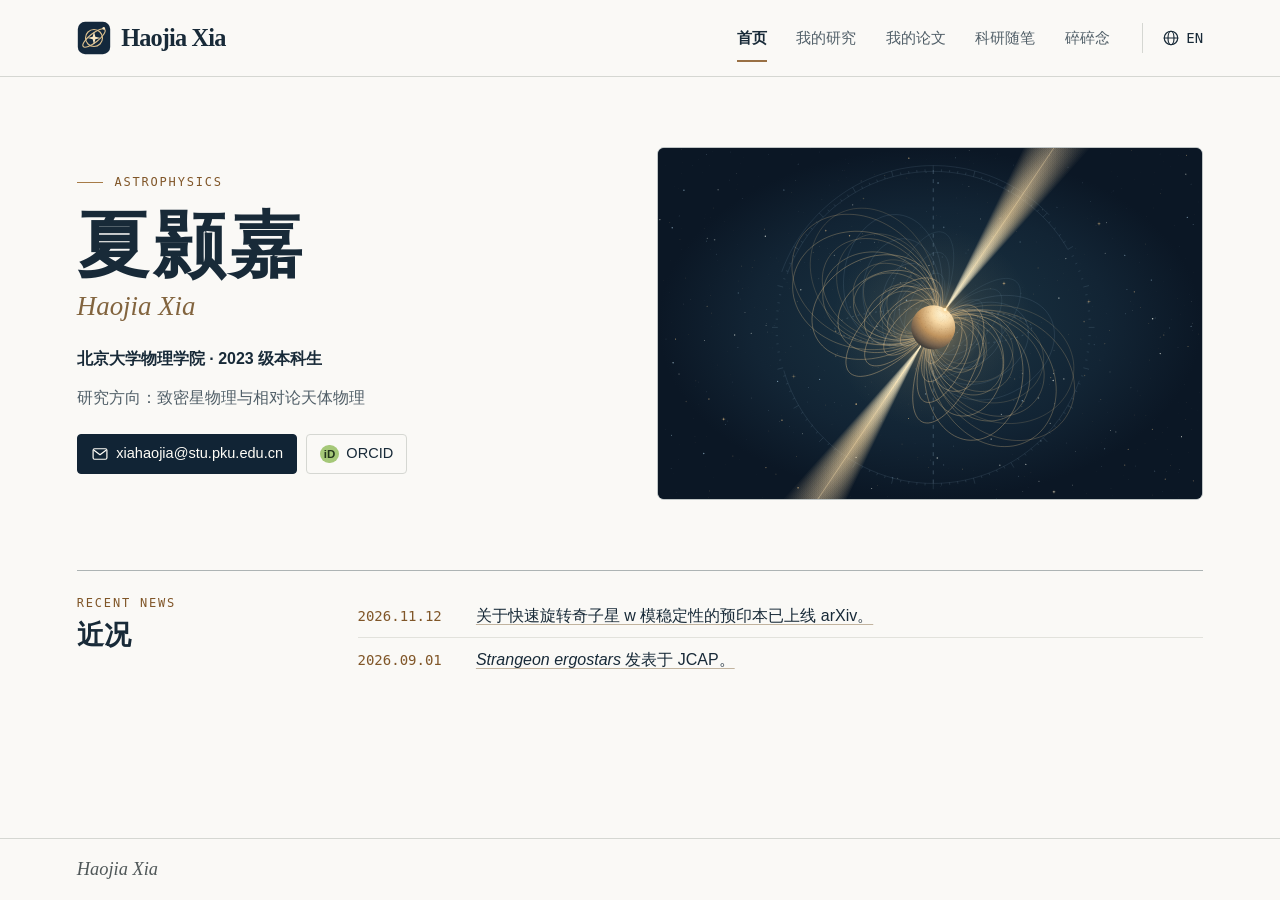
==== index.html @ f42eec55 "Add files via upload" ====
<!doctype html>
<html lang="zh-CN">
<head>
  <meta charset="utf-8">
  <meta name="viewport" content="width=device-width, initial-scale=1">
  <meta name="theme-color" content="#faf9f6">
  <meta name="description" content="夏颢嘉，北京大学物理学院 2023 级本科生，研究致密星物理与相对论天体物理。">
  <title data-en="Home · Haojia Xia">首页 · 夏颢嘉</title>
  <link rel="icon" href="assets/mark.svg" type="image/svg+xml">
  <link rel="stylesheet" href="style.css">
  <script defer src="main.js"></script>
</head>
<body data-page="index">
  <a class="skip" href="#main" data-en="Skip to content">跳到正文</a>
  <header class="site-header">
    <div class="container bar">
      <a class="brand" href="index.html" aria-label="夏颢嘉 · 首页" data-en-aria="Haojia Xia · Home"><img src="assets/mark.svg" width="34" height="34" alt=""><span lang="en">Haojia Xia</span></a>
      <nav aria-label="主导航" data-en-aria="Main navigation">
        <a href="index.html" aria-current="page" data-en="Home">首页</a>
        <a href="research.html" data-en="Research">我的研究</a>
        <a href="publications.html" data-en="Papers">我的论文</a>
        <a href="notes.html" data-en="Notes">科研随笔</a>
        <a href="blog.html" data-en="Blog">碎碎念</a>
      </nav>
      <button id="lang" type="button" hidden aria-label="Switch to English"><svg viewBox="0 0 24 24" class="icon" aria-hidden="true"><circle cx="12" cy="12" r="9"/><ellipse cx="12" cy="12" rx="4" ry="9"/><path d="M3 12h18"/></svg><span>EN</span></button>
    </div>
  </header>
  <main id="main">
<div class="container">
  <section class="profile" id="home" aria-labelledby="profile-name">
    <div class="profile-copy">
      <p class="overline" lang="en">Astrophysics</p>
      <h1 id="profile-name" data-en="Haojia Xia">夏颢嘉</h1>
      <p class="other-name" lang="en" data-en="夏颢嘉">Haojia Xia</p>
      <p class="affiliation" id="education" data-en="School of Physics, Peking University · 2023 undergraduate cohort">北京大学物理学院 · 2023 级本科生</p>
      <p class="bio" data-en="Research interests: compact star physics and relativistic astrophysics.">研究方向：致密星物理与相对论天体物理</p>
      <div class="contact-links">
        <a class="email" href="mailto:xiahaojia@stu.pku.edu.cn"><svg class="icon" viewBox="0 0 24 24" aria-hidden="true"><rect x="2.8" y="5" width="18.4" height="14" rx="2"/><path d="m4 7 8 6 8-6"/></svg>xiahaojia@stu.pku.edu.cn</a>
        <a class="orcid" href="https://orcid.org/0009-0004-9673-7062"><span class="id-icon" aria-hidden="true">iD</span> ORCID</a>
      </div>
    </div>
    <figure class="atlas">
      <img src="assets/magnetic-atlas.svg" width="840" height="540" alt="倾斜的脉冲星磁偶极场模型，两束辐射沿磁极向外延伸。" data-en-alt="A tilted pulsar dipole with two radiation beams emerging at opposite magnetic poles.">
    </figure>
  </section>
  <section class="news" aria-labelledby="news-title">
    <div><p class="overline" lang="en">Recent news</p><h2 id="news-title" data-en="Recent news">近况</h2></div>
    <ul class="news-list">
      <li><time datetime="2026-11-12">2026.11.12</time><p><a href="publications.html#paper-wmode" data-en="Our preprint on w-mode stability in rapidly rotating strangeon stars is now on arXiv.">关于快速旋转奇子星 w 模稳定性的预印本已上线 arXiv。</a></p></li>
      <li><time datetime="2026-09-01">2026.09.01</time><p><a href="publications.html#paper-ergostars"><i lang="en">Strangeon ergostars</i><span data-en=" appeared in JCAP."> 发表于 JCAP。</span></a></p></li>
    </ul>
  </section>
</div>
  </main>
  <footer class="site-footer"><div class="container foot"><span class="signature" lang="en">Haojia Xia</span></div></footer>
</body>
</html>
---- style.css ----
:root {
  color-scheme: light;
  --paper: #faf9f6;
  --surface: #fffefb;
  --ink: #182a38;
  --muted: #515f68;
  --dim: var(--muted);
  --line: #d5d7d2;
  --copper: #805628;
  --navy: #112435;
  --serif: "STIX Two Text", Georgia, "Noto Serif SC", "Songti SC", SimSun, serif;
  --sans: "Inter", "Segoe UI", "PingFang SC", "Microsoft YaHei", sans-serif;
  --mono: "IBM Plex Mono", Consolas, monospace;
}
* { box-sizing: border-box; }
html { scroll-padding-top: 96px; }
body { margin: 0; min-height: 100vh; min-height: 100svh; display: flex; flex-direction: column; background: var(--paper); color: var(--ink); font: 1rem/1.7 var(--sans); }
main { flex: 1; }
h1,h2,h3,p,figure { margin: 0; }
h1,h2,h3 { font-family: var(--serif); }
a { color: inherit; text-underline-offset: .2em; text-decoration-thickness: 1px; }
a:hover { color: var(--copper); }
button { font: inherit; color: inherit; }
a:focus-visible, button:focus-visible, summary:focus-visible { outline: 3px solid #996923; outline-offset: 4px; }
.skip { position: fixed; left: 1rem; top: -5rem; z-index: 10; padding: .4rem .8rem; background: white; }
.skip:focus { top: 1rem; }
.container { width: min(88%, 1192px); margin-inline: auto; }
.site-header { position: sticky; top: 0; z-index: 5; background: var(--paper); border-bottom: 1px solid var(--line); }
.bar,.brand,.bar nav,#lang,.contact-links,.contact-links a,.foot { display: flex; align-items: center; }
.bar { min-height: 76px; gap: clamp(1rem, 2.5vw, 2.5rem); }
.brand { margin-right: auto; gap: .65rem; text-decoration: none; color: var(--ink); font: 600 1.52rem/1 var(--serif); letter-spacing: -.035em; white-space: nowrap; }
.brand img { width: 34px; height: 34px; }
.bar nav { gap: clamp(1.1rem, 2.3vw, 2.15rem); }
.bar nav a { position: relative; padding: 1.55rem 0; font-size: .9375rem; text-decoration: none; color: var(--muted); white-space: nowrap; }
.bar nav a:hover { color: var(--copper); }
.bar nav [aria-current="page"] { color: var(--ink); font-weight: 650; }
.bar nav [aria-current="page"]::after { content: ""; position: absolute; left: 0; right: 0; bottom: .82rem; height: 2px; background: #997044; }
#lang { cursor: pointer; gap: .4rem; padding: .4rem 0 .4rem 1.2rem; border: none; border-left: 1px solid var(--line); background: transparent; font: .875rem var(--mono); }
#lang[hidden] { display: none; }
.icon { display: inline-block; flex-shrink: 0; width: 18px; height: 18px; fill: none; stroke: currentColor; stroke-width: 1.6; stroke-linejoin: round; stroke-linecap: round; }
.profile { display: grid; grid-template-columns: 1fr 1.06fr; gap: clamp(2.5rem,5vw,4.5rem); align-items: center; padding-block: clamp(3.3rem,5.5vw,5.75rem); }
.overline { font: .75rem/1.5 var(--mono); text-transform: uppercase; letter-spacing: .15em; color: var(--copper); }
.profile .overline { display: flex; gap: .73rem; align-items: center; }
.profile .overline::before { content: ""; height: 1px; width: 26px; background: #a67b47; }
.profile h1 { font-size: clamp(3.8rem,5.6vw,5.4rem); letter-spacing: .065em; line-height: 1.18; margin: .8rem 0 0; }
.other-name { font: italic clamp(1.65rem,2.1vw,2.2rem)/1.3 var(--serif); color: #82643e; }
.affiliation { margin: 1.35rem 0 .65rem; font-weight: 650; }
.bio { color: var(--muted); line-height: 1.9; text-wrap: pretty; max-width: 31em; }
.contact-links { flex-wrap: wrap; gap: .6rem; margin-top: 1.3rem; }
.contact-links a { gap: .48rem; min-height: 2.5rem; font-size: .91rem; padding: .33rem .8rem; text-decoration: none; border: 1px solid var(--line); border-radius: 4px; }
.contact-links .email { background: var(--navy); color: #fffdf7; border-color: var(--navy); }
.email:hover { opacity: .9; }
.orcid:hover { background: #f0f0e9; }
.id-icon { background: #a5c878; color: #22351b; text-align: center; border-radius: 50%; width: 1.15rem; height: 1.15rem; font: 700 .72rem/1.15rem var(--sans); }
.atlas { overflow: hidden; border: 1px solid #bfc5c5; border-radius: 7px; background: var(--surface); }
.atlas img { width: 100%; height: auto; aspect-ratio: 840 / 540; display: block; background: var(--navy); }
.news { border-top: 1px solid #adb4b4; display: grid; grid-template-columns: 1fr 3.4fr; gap: 2rem; margin-bottom: clamp(3rem,5vw,5rem); padding-top: 1.45rem; align-items: start; }
.news h2 { margin-top: .28rem; font-size: 1.7rem; line-height: 1.35; }
.news-list { list-style: none; margin: 0; padding: 0; }
.news-list li { display: grid; grid-template-columns: 6.3rem 1fr; gap: 1.1rem; align-items: baseline; padding: .5rem 0; }
.news-list li + li { border-top: 1px solid #e2e2dc; }
.news-list time,.meta time { font: .875rem/1.55 var(--mono); color: var(--copper); }
.news-list a { text-decoration-color: #c2b49f; }
.inner-page { padding-block: clamp(2.7rem,5.3vw,5.4rem); }
.page-head { border-bottom: 1px solid #abb2b1; padding-bottom: 1.6rem; margin-bottom: 1.9rem; }
.page-head h1 { font-size: clamp(2.55rem,4.4vw,4.3rem); font-weight: 600; letter-spacing: .025em; line-height: 1.23; margin: .45rem 0 .55rem; }
.page-head p:not(.overline) { max-width: 49em; color: var(--muted); line-height: 1.85; }
.research-rows { display: grid; gap: 1.5rem; }
.research-row { display: grid; grid-template-columns: minmax(190px,.85fr) minmax(0,1.65fr); align-items: center; gap: clamp(1.3rem,3.5vw,3.7rem); padding-block: .2rem 1.6rem; border-bottom: 1px solid var(--line); }
.research-row:last-child { border-bottom: 0; }
.research-figure { min-width: 0; }
.research-figure img { border-radius: 5px; width: 100%; height: auto; display: block; }
.research-copy h2 { font-size: clamp(1.55rem,2.4vw,2.3rem); line-height: 1.35; margin: .22rem 0 .45rem; }
.research-copy p { color: var(--muted); max-width: 42em; }
.research-copy a,.paper-links a { color: var(--copper); text-decoration-color: #bbab91; }
.research-copy a { display: inline-block; margin-top: .65rem; }
.paper { max-width: 58rem; padding: .25rem 0 1.75rem; }
.paper + .paper { border-top: 1px solid var(--line); padding-top: 1.6rem; }
.paper:last-child { padding-bottom: 0; }
.meta,.paper-links { display: flex; flex-wrap: wrap; gap: .75rem; align-items: center; }
.status { padding: .08rem .5rem; border: 1px solid #d7caba; background: #f4ecde; color: #714d23; border-radius: 4px; font-size: .8125rem; }
.status.published { background: #eaf0e9; color: #34594a; border-color: #c5d4c7; }
.paper h2,.paper h3 { margin: .6rem 0 .4rem; font-size: clamp(1.55rem,2.5vw,2.25rem); line-height: 1.21; font-weight: 550; letter-spacing: -.02em; text-wrap: pretty; }
.paper h2 a,.paper h3 a { text-decoration: none; }
.authors,.venue { color: var(--muted); }
.authors strong { color: var(--ink); font-weight: 650; }
.venue { margin-top: .2rem; font-style: italic; }
.paper details { margin: .65rem 0; }
summary { cursor: pointer; width: fit-content; }
.paper summary { font-size: .925rem; color: var(--muted); }
.paper details p { max-width: 49rem; padding: .55rem 0 .25rem; color: var(--muted); }
.paper-links a { font-size: .9rem; }
.site-footer { border-top: 1px solid var(--line); }
.foot { padding-block: 1.25rem; justify-content: space-between; gap: 1rem; font-size: .875rem; color: var(--muted); }
.foot .signature { font: italic 1.15rem var(--serif); color: #4f5758; }
.foot a { text-decoration-color: #b2b4b1; }
html[lang="en"] .profile h1 { letter-spacing: -.04em; }
html[lang="en"] .other-name { font: 1.65rem var(--serif); }
html[lang="en"] .page-head .overline,html[lang="en"] .news .overline { display: none; }
@media(max-width:900px) {
  .container { width: 92%; }
  .profile { gap: 2rem; grid-template-columns: 1fr 1fr; }
  .bar { gap: 1.1rem; }
  .bar nav { gap: 1.05rem; }
  .brand { font-size: 1.3rem; }
}
@media(max-width:720px) {
  html { scroll-padding-top: 115px; }
  .bar { display: grid; grid-template-columns: 1fr auto; gap: 0; padding-top: .6rem; }
  .brand { min-height: 34px; }
  .brand img { width: 29px; height: 29px; }
  .bar nav { grid-column: 1/-1; grid-row: 2; justify-content: space-between; gap: .35rem; }
  .bar nav a { font-size: .875rem; padding: .65rem 0 .76rem; }
  .bar nav [aria-current="page"]::after { bottom: .37rem; }
  #lang { grid-column: 2; grid-row: 1; border: 0; padding: .4rem; }
  .container { width: 90%; }
  .profile { padding-block: 2.3rem; gap: 1.7rem; grid-template-columns: 1fr; }
  .profile h1 { margin-top: .5rem; }
  .affiliation { margin-top: 1rem; }
  .atlas { width: 100%; max-width: 550px; }
  .news { grid-template-columns: 1fr; gap: .6rem; }
  .news-list li { grid-template-columns: 5.4rem 1fr; gap: .55rem; }
  .research-row { grid-template-columns: minmax(0,.85fr) minmax(0,1.15fr); gap: 1.15rem; }
}
@media(max-width:520px) {
  .research-row { grid-template-columns: 1fr; gap: .8rem; }
  .news-list li { grid-template-columns: 1fr; gap: .1rem; }
  .foot { align-items: baseline; }
}
@media(max-width:350px) {
  .container { width: 93%; }
  .bar nav a { font-size: .83rem; }
}
@media(prefers-reduced-motion: reduce) { html { scroll-behavior: auto; } }
.journal-empty {
  display: flex;
  align-items: center;
  justify-content: center;
  gap: clamp(1.4rem, 5vw, 5rem);
  padding: clamp(1.75rem, 5vw, 4.25rem) 1.1rem;
  border: 1px solid #dfded5;
  border-radius: 5px;
  background: #f5f4ee;
}
.journal-sketch { width: clamp(11rem, 25vw, 19rem); height: auto; }
.journal-empty[hidden] { display: none; }
.journal-entries { max-width: 55rem; }
.journal-entry { padding: .5rem 0 2rem; }
.journal-entry + .journal-entry { border-top: 1px solid var(--line); padding-top: 1.5rem; }
.journal-entry time { color: var(--copper); font: .875rem/1.5 var(--mono); }
.journal-entry h2 { margin: .35rem 0 .7rem; line-height: 1.35; overflow-wrap: anywhere; }
.journal-entry p { white-space: pre-wrap; overflow-wrap: anywhere; color: var(--muted); line-height: 1.85; }
.journal-entry > a { display: inline-block; margin-top: .65rem; color: var(--copper); overflow-wrap: anywhere; }
.journal-entry > img, .journal-entry > video, .journal-entry > audio { display: block; max-width: 100%; margin-top: 1rem; }
.journal-entry > img, .journal-entry > video { max-height: 65vh; height: auto; object-fit: contain; border-radius: 5px; }
.journal-entry > video { background: var(--navy); }
.journal-message h2 { font-size: clamp(1.35rem, 2vw, 1.8rem); line-height: 1.55; }
@media (max-width: 660px) {
  .journal-empty { flex-direction: column; gap: .4rem; text-align: center; padding: 1.25rem 1.1rem 2rem; }
}
.news:not(:has(.news-list > li)) { display: none; }
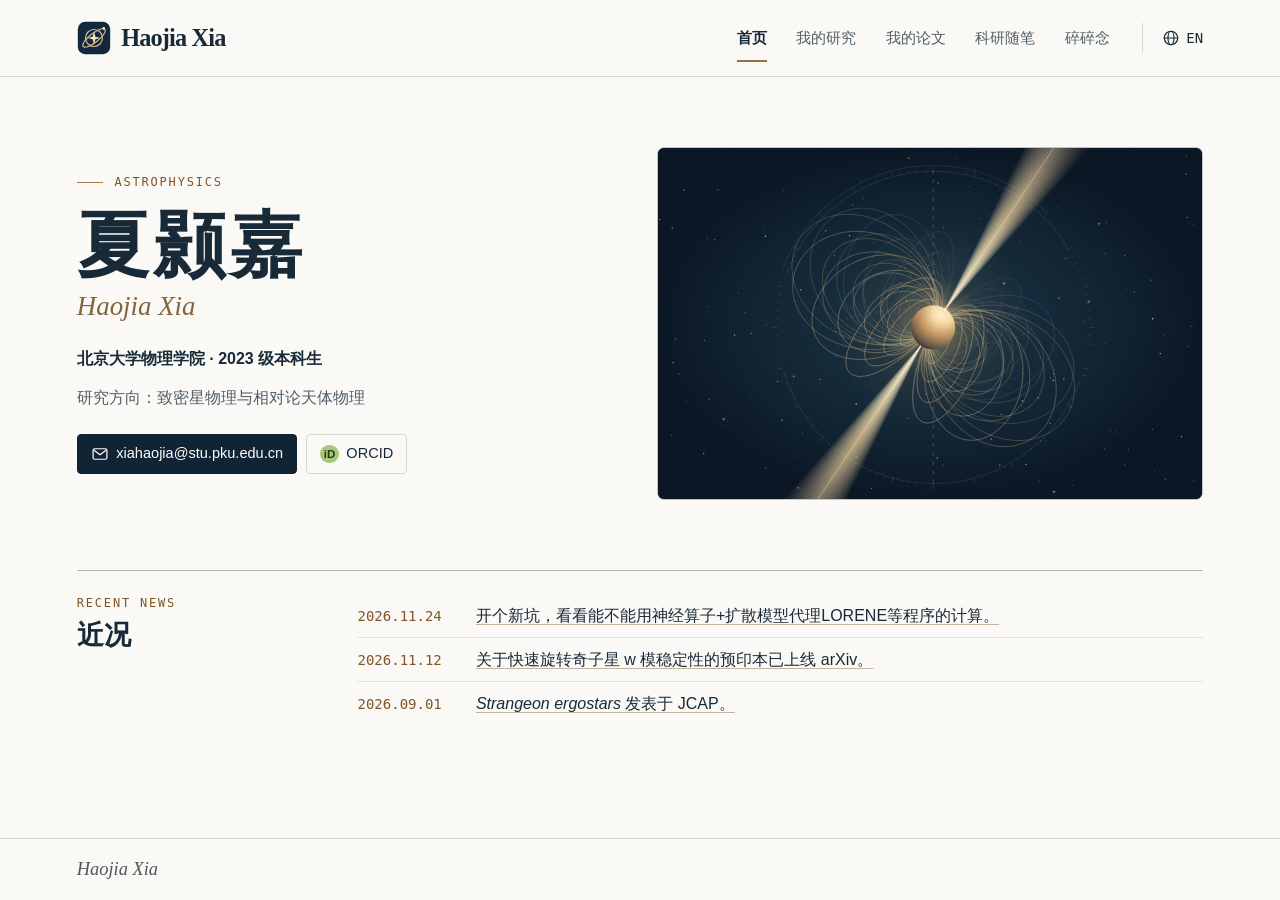
==== commit 7a2740d8: "Add files via upload" ====
--- a/index.html
+++ b/index.html
@@ -35,7 +35,7 @@
       <p class="affiliation" id="education" data-en="School of Physics, Peking University · 2023 undergraduate cohort">北京大学物理学院 · 2023 级本科生</p>
       <p class="bio" data-en="Research interests: compact star physics and relativistic astrophysics.">研究方向：致密星物理与相对论天体物理</p>
       <div class="contact-links">
-        <a class="email" href="mailto:xiahaojia@stu.pku.edu.cn"><svg class="icon" viewBox="0 0 24 24" aria-hidden="true"><rect x="2.8" y="5" width="18.4" height="14" rx="2"/><path d="m4 7 8 6 8-6"/></svg>xiahaojia@stu.pku.edu.cn</a>
+        <a class="email" href="mailto:xiahaojia@stu.pku.edu.cn"><svg class="icon" viewBox="0 0 24 24" aria-hidden="true"><rect x="2.8" y="5" width="18.4" height="14" rx="2"></rect><path d="m4 7 8 6 8-6"></path></svg>xiahaojia@stu.pku.edu.cn</a>
         <a class="orcid" href="https://orcid.org/0009-0004-9673-7062"><span class="id-icon" aria-hidden="true">iD</span> ORCID</a>
       </div>
     </div>
@@ -46,6 +46,7 @@
   <section class="news" aria-labelledby="news-title">
     <div><p class="overline" lang="en">Recent news</p><h2 id="news-title" data-en="Recent news">近况</h2></div>
     <ul class="news-list">
+      <li><time datetime="2026-11-24">2026.11.24</time><p><a href="research.html#rotating-star-equilibria" data-en="I’m starting a new project to see whether neural operators and diffusion models can work together as a surrogate for stellar equilibrium codes like LORENE.">开个新坑，看看能不能用神经算子+扩散模型代理LORENE等程序的计算。</a></p></li>
       <li><time datetime="2026-11-12">2026.11.12</time><p><a href="publications.html#paper-wmode" data-en="Our preprint on w-mode stability in rapidly rotating strangeon stars is now on arXiv.">关于快速旋转奇子星 w 模稳定性的预印本已上线 arXiv。</a></p></li>
       <li><time datetime="2026-09-01">2026.09.01</time><p><a href="publications.html#paper-ergostars"><i lang="en">Strangeon ergostars</i><span data-en=" appeared in JCAP."> 发表于 JCAP。</span></a></p></li>
     </ul>
